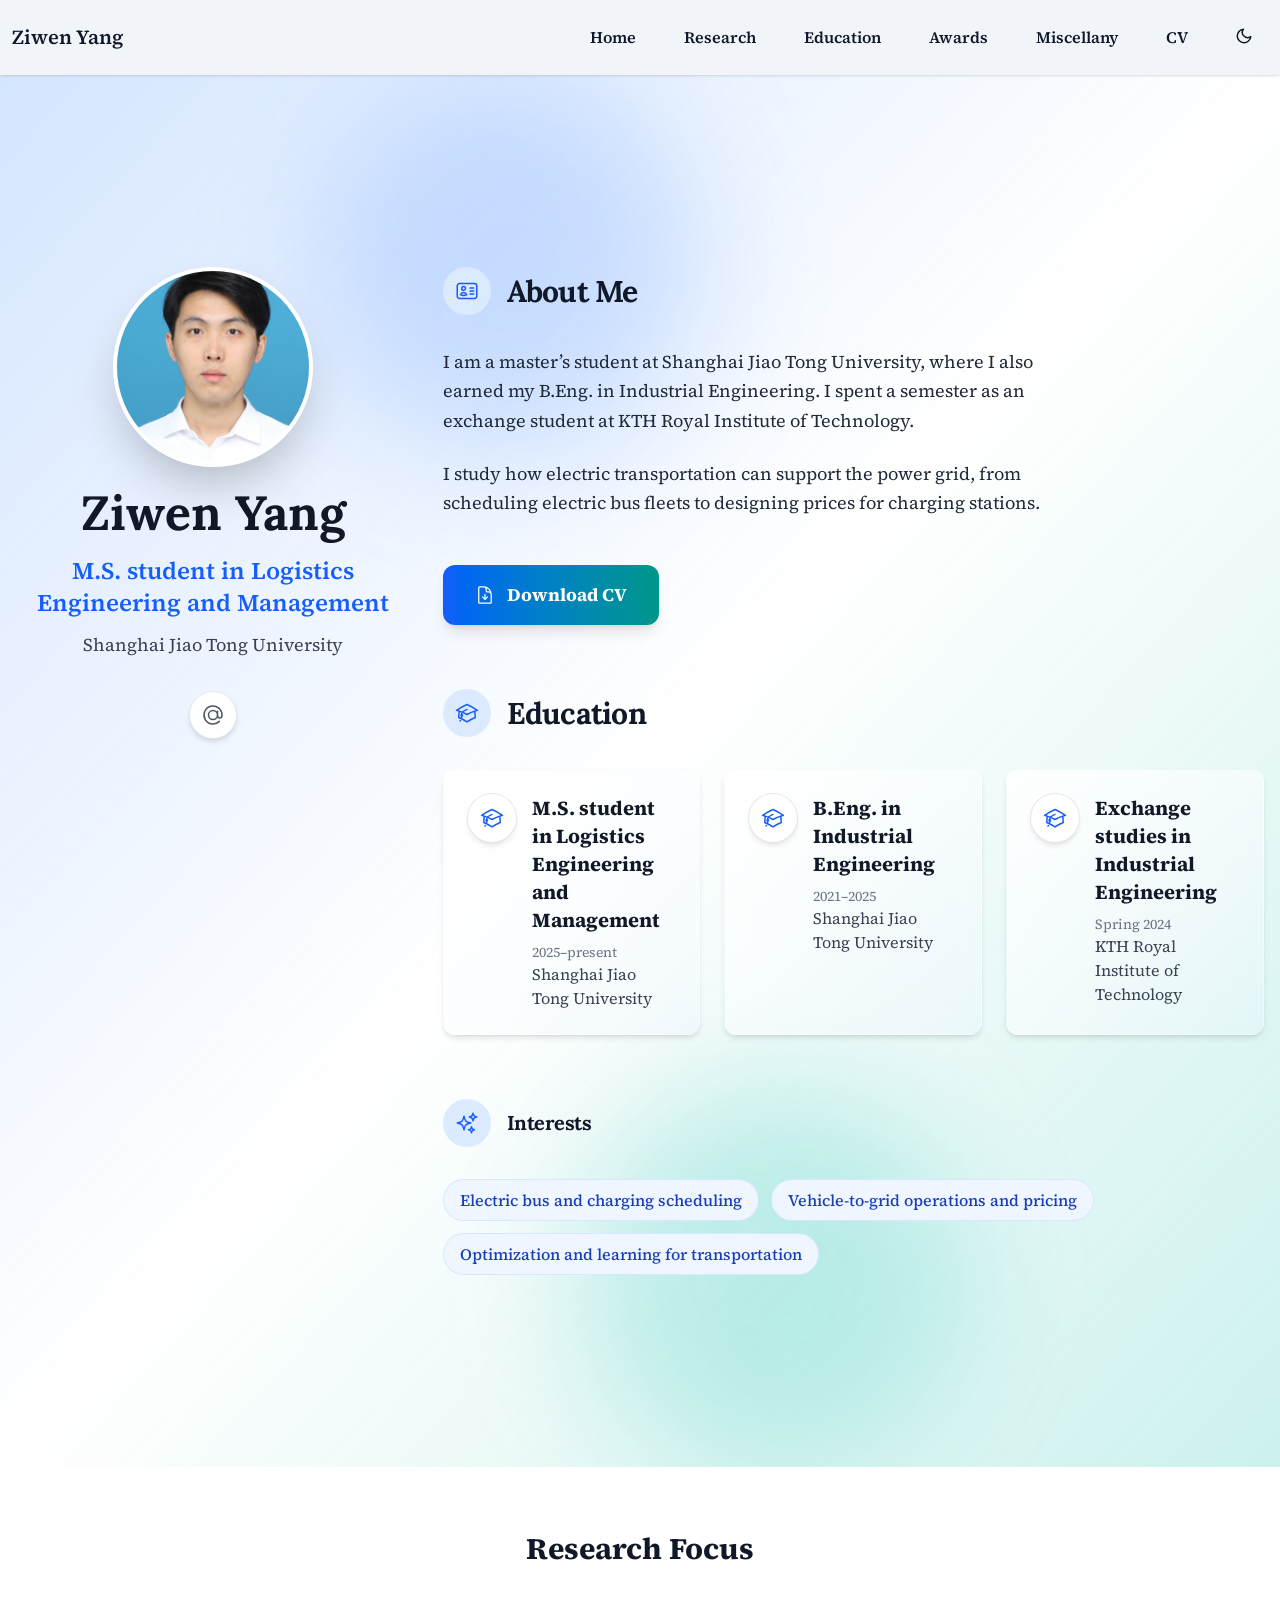
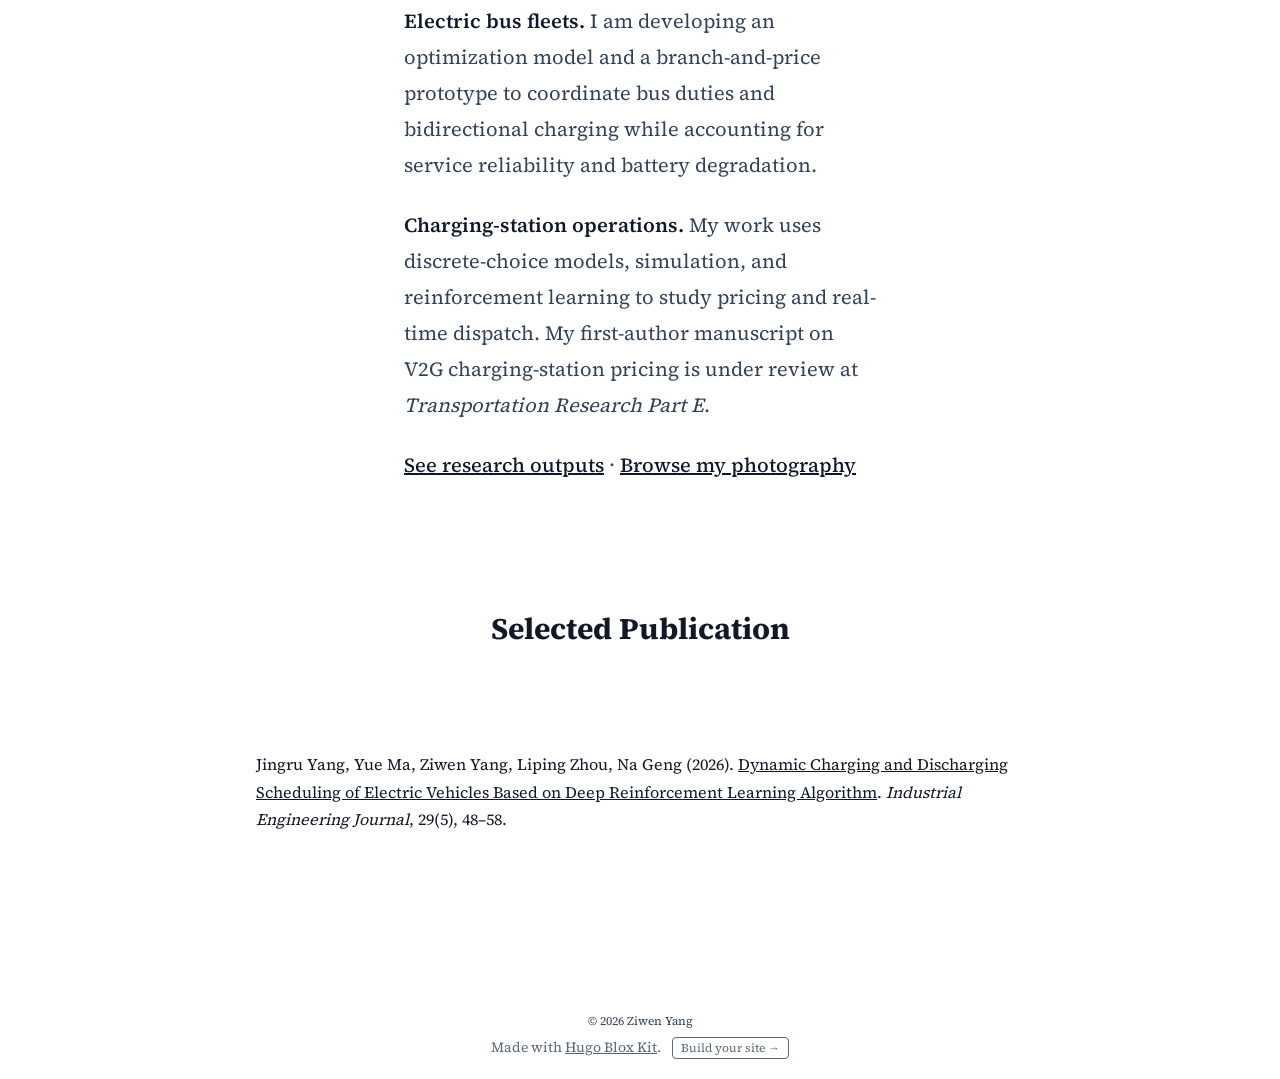
==== index.html @ fe8240a1 "Publish Academic CV website and photography gallery" ====
<!doctype html><html lang=en-us dir=ltr data-wc-theme-default=system data-hbb-relurl=./><head><meta charset=utf-8><meta name=viewport content="width=device-width,initial-scale=1"><meta http-equiv=X-UA-Compatible content="IE=edge"><meta name=generator content="Hugo Blox Kit 0.12.0"><meta name=author content="Ziwen Yang"><meta name=description content="Ziwen Yang is a master's student at Shanghai Jiao Tong University researching operations research for electrified transportation."><link rel=alternate hreflang=en-us href=https://zwenrl.github.io/Personal_web/index.html><style>:root{--color-primary-100:oklch(0.932 0.032 255.585);--color-primary-200:oklch(0.882 0.059 254.128);--color-primary-300:oklch(0.809 0.105 251.813);--color-primary-400:oklch(0.707 0.165 254.624);--color-primary-50:oklch(0.97 0.014 254.604);--color-primary-500:oklch(0.623 0.214 259.815);--color-primary-600:oklch(0.546 0.245 262.881);--color-primary-700:oklch(0.488 0.243 264.376);--color-primary-800:oklch(0.424 0.199 265.638);--color-primary-900:oklch(0.379 0.146 265.522);--color-primary-950:oklch(0.282 0.091 267.935);--hb-primary-500-rgb:128 128 128;--color-secondary-100:oklch(0.953 0.051 180.801);--color-secondary-200:oklch(0.91 0.096 180.426);--color-secondary-300:oklch(0.855 0.138 181.071);--color-secondary-400:oklch(0.777 0.152 181.912);--color-secondary-50:oklch(0.984 0.014 180.72);--color-secondary-500:oklch(0.704 0.14 182.503);--color-secondary-600:oklch(0.6 0.118 184.704);--color-secondary-700:oklch(0.511 0.096 186.391);--color-secondary-800:oklch(0.437 0.078 188.216);--color-secondary-900:oklch(0.386 0.063 188.416);--color-secondary-950:oklch(0.277 0.046 192.524);--hb-secondary-500-rgb:128 128 128;--hb-color-background:#ffffff;--hb-color-foreground:#111827;--hb-color-header-bg:#f1f5f9;--hb-color-header-fg:#0f172a;--hb-color-footer-bg:#f3f4f6;--hb-color-footer-fg:#0f172a}.dark{--color-primary-100:oklch(0.932 0.032 255.585);--color-primary-200:oklch(0.882 0.059 254.128);--color-primary-300:oklch(0.809 0.105 251.813);--color-primary-400:oklch(0.707 0.165 254.624);--color-primary-50:oklch(0.97 0.014 254.604);--color-primary-500:oklch(0.623 0.214 259.815);--color-primary-600:oklch(0.546 0.245 262.881);--color-primary-700:oklch(0.488 0.243 264.376);--color-primary-800:oklch(0.424 0.199 265.638);--color-primary-900:oklch(0.379 0.146 265.522);--color-primary-950:oklch(0.282 0.091 267.935);--hb-primary-500-rgb:128 128 128;--color-secondary-100:oklch(0.953 0.051 180.801);--color-secondary-200:oklch(0.91 0.096 180.426);--color-secondary-300:oklch(0.855 0.138 181.071);--color-secondary-400:oklch(0.777 0.152 181.912);--color-secondary-50:oklch(0.984 0.014 180.72);--color-secondary-500:oklch(0.704 0.14 182.503);--color-secondary-600:oklch(0.6 0.118 184.704);--color-secondary-700:oklch(0.511 0.096 186.391);--color-secondary-800:oklch(0.437 0.078 188.216);--color-secondary-900:oklch(0.386 0.063 188.416);--color-secondary-950:oklch(0.277 0.046 192.524);--hb-secondary-500-rgb:128 128 128;--hb-color-background:#0f172a;--hb-color-foreground:#f8fafc;--hb-color-header-bg:#0f172a;--hb-color-header-fg:#f8fafc;--hb-color-footer-bg:#111827;--hb-color-footer-fg:#e5e7eb}</style>































        <link rel="stylesheet" href="./css/_entry.768574d09f03f1eb4802cc139b4bcc79d9821dbe68aaf1e6e111fe3b4c62a83e.css">






<link href=./css/custom.min.32e2cb675777963121a7e995068c1382a905a768958e87d08822048299635a11.css rel=stylesheet><script src=./js/hb-head.min.e9ff67ddf77122b225756bf5a926e24420bea2586199fddcb3b1813a009f4ee5.js></script><link rel=alternate href=./index.xml type=application/rss+xml title="Ziwen Yang"><link rel=icon type=image/png href=./media/icon_hu_43d65de9230a6c05.png><link rel=apple-touch-icon type=image/png href=./media/icon_hu_39902579fe17d0b4.png><link rel=canonical href=https://zwenrl.github.io/Personal_web/index.html><meta property="twitter:card" content="summary"><meta property="og:site_name" content="Ziwen Yang"><meta property="og:url" content="https://zwenrl.github.io/Personal_web/index.html"><meta property="og:title" content="Ziwen Yang"><meta property="og:description" content="Ziwen Yang is a master's student at Shanghai Jiao Tong University researching operations research for electrified transportation."><meta property="og:image" content="https://zwenrl.github.io/Personal_web/media/icon_hu_1c0e9cb08cfb822a.png"><meta property="twitter:image" content="https://zwenrl.github.io/Personal_web/media/icon_hu_1c0e9cb08cfb822a.png"><meta property="og:locale" content="en-us"><meta property="og:updated_time" content="2026-10-24T00:00:00+00:00"><script type=application/ld+json>{"@context":"https://schema.org","@type":"WebSite","url":"https://zwenrl.github.io/Personal_web/"}</script><title>Ziwen Yang</title><style>:root{--hb-font-heading:'Lora', ui-serif, Georgia, Cambria, 'Times New Roman', Times, serif;--hb-font-body:'Source Serif 4', ui-serif, Georgia, Cambria, 'Times New Roman', Times, serif;--hb-font-code:'Source Code Pro', ui-monospace, SFMono-Regular, Menlo, Monaco, Consolas, 'Liberation Mono', 'Courier New', monospace;--hb-font-nav:'Lora', ui-serif, Georgia, Cambria, 'Times New Roman', Times, serif;--hb-font-weight-heading:500;--hb-font-weight-body:400;--hb-font-weight-body-bold:600;--hb-font-leading-heading:1.2;--hb-font-leading-body:1.7;--hb-font-leading-code:1.5;--hb-font-tracking-heading:0;--hb-font-tracking-body:0;--hb-font-tracking-caps:0.05em;--hb-font-size-base:1rem;--hb-font-size-sm:0.875rem;--hb-font-size-lg:1.125rem;--hb-font-family-sans:'Source Serif 4', ui-serif, Georgia, Cambria, 'Times New Roman', Times, serif}</style><style>:root{--hb-radius:0.5rem;--hb-spacing-base:1rem;--hb-spacing-section:4rem}</style><script defer src=./js/hugo-blox-en.min.50bf5376bbbd2aea9b2e03e195eeee2f0afad8e84589a94b0ee493111b4be271.js></script></head><body class="bg-[var(--hb-color-background)] text-[var(--hb-color-foreground)] page-wrapper" id=top><div id=page-bg></div><div class="page-header sticky top-0 z-30"><header id=site-header class=header><nav class="navbar px-3 flex justify-start"><div class="order-0 h-full"><a class=navbar-brand href=./index.html title="Ziwen Yang">Ziwen Yang</a></div><input id=nav-toggle type=checkbox class=hidden>
<label for=nav-toggle class="order-3 cursor-pointer flex items-center lg:hidden text-[var(--hb-color-header-fg)] lg:order-1"><svg id="show-button" class="h-6 fill-current block" viewBox="0 0 20 20"><title>Open Menu</title><path d="M0 3h20v2H0V3zm0 6h20v2H0V9zm0 6h20v2H0V0z"/></svg>
<svg id="hide-button" class="h-6 fill-current hidden" viewBox="0 0 20 20"><title>Close Menu</title><polygon points="11 9 22 9 22 11 11 11 11 22 9 22 9 11 -2 11 -2 9 9 9 9 -2 11 -2" transform="rotate(45 10 10)"/></svg></label><ul id=nav-menu class="navbar-nav order-3 hidden lg:flex w-full pb-6 lg:order-1 lg:w-auto lg:space-x-2 lg:pb-0 xl:space-x-8 justify-start
ml-auto mr-6"><li class=nav-item><a class="nav-link active" href=./index.html>Home</a></li><li class=nav-item><a class=nav-link href=./research-outputs.html>Research</a></li><li class=nav-item><a class=nav-link href=./education-and-skills.html>Education</a></li><li class=nav-item><a class=nav-link href=./awards.html>Awards</a></li><li class=nav-item><a class=nav-link href=./miscellaneous.html>Miscellany</a></li><li class=nav-item><a class=nav-link href=./CV_Ziwen_Yang_Academic.pdf>CV</a></li></ul><div class="order-1 ml-auto flex items-center md:order-2 lg:ml-0"><div class="px-3 text-[var(--hb-color-header-fg)] hover:text-primary-500
[&.active]:font-bold [&.active]:text-primary-500"><button class="theme-toggle mt-1" accesskey=t title=appearance>
<svg id="moon" width="24" height="18" viewBox="0 0 24 24" fill="none" stroke="currentColor" stroke-width="2" stroke-linecap="round" stroke-linejoin="round" class="block dark:hidden"><path d="M21 12.79A9 9 0 1111.21 3 7 7 0 0021 12.79z"/></svg>
<svg id="sun" width="24" height="18" viewBox="0 0 24 24" fill="none" stroke="currentColor" stroke-width="2" stroke-linecap="round" stroke-linejoin="round" class="hidden dark:block"><circle cx="12" cy="12" r="5"/><line x1="12" y1="1" x2="12" y2="3"/><line x1="12" y1="21" x2="12" y2="23"/><line x1="4.22" y1="4.22" x2="5.64" y2="5.64"/><line x1="18.36" y1="18.36" x2="19.78" y2="19.78"/><line x1="1" y1="12" x2="3" y2="12"/><line x1="21" y1="12" x2="23" y2="12"/><line x1="4.22" y1="19.78" x2="5.64" y2="18.36"/><line x1="18.36" y1="5.64" x2="19.78" y2="4.22"/></svg></button></div></div></nav></header></div><div class=page-body><section id=section-resume-biography-3 class="relative isolate overflow-hidden hbb-section blox-_"><div class="absolute inset-0 -z-10"><div class="absolute inset-0 bg-gradient-to-br from-primary-500/20 via-transparent to-secondary-500/20"></div><div class="absolute top-0 left-1/4 w-96 h-96 bg-primary-500/20 rounded-full filter blur-3xl animate-pulse"></div><div class="absolute bottom-0 right-1/4 w-96 h-96 bg-secondary-500/20 rounded-full filter blur-3xl animate-pulse" style=animation-delay:2s></div></div><div class=home-section-bg></div><div class="resume-biography py-8 px-4 sm:py-12 md:py-16 lg:py-24 xl:py-32 relative overflow-hidden"><div class="max-w-7xl mx-auto"><div class="grid grid-cols-1 md:grid-cols-12 gap-6 md:gap-8 items-start"><div class="md:col-span-4 flex flex-col items-center text-center space-y-6 md:space-y-8"><div class="avatar-wrapper mb-4" style=width:200px;height:200px><img class="avatar rounded-full border-4 border-white shadow-2xl" src=./media/authors/me_hu_db76ebe7cadaf0f4.jpg alt="Ziwen Yang" width=200 height=200 style=width:200px;height:200px;object-fit:cover></div><div class=space-y-3><h1 class="text-3xl sm:text-4xl lg:text-5xl font-black text-gray-900 dark:text-white leading-tight">Ziwen Yang</h1><p class="text-2xl font-semibold text-primary-600 dark:text-primary-400">M.S. student in Logistics Engineering and Management</p><p class="text-lg text-gray-700 dark:text-gray-300"><a href=https://en.sjtu.edu.cn/ target=_blank rel=noopener class="hover:text-primary-600 dark:hover:text-primary-400 transition-colors">Shanghai Jiao Tong University</a></p></div><div class="flex flex-wrap justify-center gap-4"><a href=mailto:yangziwen@sjtu.edu.cn aria-label=at-symbol title="Email Ziwen Yang" class="w-12 h-12 flex items-center justify-center rounded-full bg-white dark:bg-gray-800 text-gray-600 dark:text-gray-400
shadow-md hover:shadow-xl hover:scale-110 hover:-translate-y-1
transition-all duration-300 border border-gray-200 dark:border-gray-700"><svg class="w-6 h-6" viewBox="0 0 24 24"><path fill="none" stroke="currentColor" stroke-linecap="round" stroke-linejoin="round" stroke-width="1.5" d="M16.5 12a4.5 4.5.0 11-9 0 4.5 4.5.0 019 0m0 0c0 1.657 1.007 3 2.25 3S21 13.657 21 12a9 9 0 10-2.636 6.364M16.5 12V8.25"/></svg></a></div></div><div class=md:col-span-8><div class=mb-12><div class="flex items-center gap-4 mb-8"><div class="flex-shrink-0 w-12 h-12 bg-primary-100 dark:bg-primary-900/50 rounded-full flex items-center justify-center"><svg class="w-6 h-6 text-primary-600 dark:text-primary-400" viewBox="0 0 24 24"><path fill="none" stroke="currentColor" stroke-linecap="round" stroke-linejoin="round" stroke-width="1.5" d="M15 9h3.75M15 12h3.75M15 15h3.75M4.5 19.5h15a2.25 2.25.0 002.25-2.25V6.75A2.25 2.25.0 0019.5 4.5h-15A2.25 2.25.0 002.25 6.75v10.5A2.25 2.25.0 004.5 19.5m6-10.125a1.875 1.875.0 11-3.75.0 1.875 1.875.0 013.75.0m1.294 6.336a6.7 6.7.0 01-3.17.789 6.7 6.7.0 01-3.168-.789 3.376 3.376.0 016.338.0"/></svg></div><h2 class="text-xl sm:text-2xl lg:text-3xl font-bold text-gray-900 dark:text-white tracking-tight">About Me</h2></div><div class="prose prose-lg dark:prose-invert text-gray-800 dark:text-gray-200 text-base sm:text-lg leading-relaxed"><div class=bio-text><p>I am a master&rsquo;s student at Shanghai Jiao Tong University, where I also earned my B.Eng. in Industrial Engineering. I spent a semester as an exchange student at KTH Royal Institute of Technology.</p><p>I study how electric transportation can support the power grid, from scheduling electric bus fleets to designing prices for charging stations.</p></div></div></div><div class=mb-16><a href=./CV_Ziwen_Yang_Academic.pdf target=_blank rel=noopener class="inline-flex items-center px-8 py-4 bg-gradient-to-r from-primary-600 to-secondary-600 hover:from-primary-700 hover:to-secondary-700 text-white font-bold text-lg rounded-xl shadow-lg hover:shadow-xl hover:scale-105 transition-all duration-300"><svg class="w-5 h-5 mr-3" viewBox="0 0 24 24"><path fill="none" stroke="currentColor" stroke-linecap="round" stroke-linejoin="round" stroke-width="1.5" d="M19.5 14.25v-2.625A3.375 3.375.0 0016.125 8.25h-1.5A1.125 1.125.0 0113.5 7.125v-1.5A3.375 3.375.0 0010.125 2.25H8.25m.75 12 3 3m0 0 3-3m-3 3v-6m-1.5-9H5.625c-.621.0-1.125.504-1.125 1.125v17.25c0 .621.504 1.125 1.125 1.125h12.75c.621.0 1.125-.504 1.125-1.125V11.25a9 9 0 00-9-9"/></svg>
Download CV</a></div><div class=mb-16><div class="flex items-center gap-4 mb-8"><div class="flex-shrink-0 w-12 h-12 bg-primary-100 dark:bg-primary-900/50 rounded-full flex items-center justify-center"><svg class="w-6 h-6 text-primary-600 dark:text-primary-400" viewBox="0 0 24 24"><path fill="none" stroke="currentColor" stroke-linecap="round" stroke-linejoin="round" stroke-width="1.5" d="M4.26 10.147a60 60 0 00-.491 6.347A48.6 48.6.0 0112 20.904a48.6 48.6.0 018.232-4.41 61 61 0 00-.491-6.347m-15.482.0a51 51 0 00-2.658-.813A60 60 0 0112 3.493a60 60 0 0110.399 5.84q-1.345.372-2.658.814m-15.482.0A51 51 0 0112 13.489a50.7 50.7.0 017.74-3.342M6.75 15a.75.75.0 100-1.5.75.75.0 000 1.5m0 0v-3.675A55 55 0 0112 8.443m-7.007 11.55A5.98 5.98.0 006.75 15.75v-1.5"/></svg></div><h3 class="text-xl sm:text-2xl lg:text-3xl font-bold text-gray-900 dark:text-white tracking-tight">Education</h3></div><div class="grid grid-cols-1 md:grid-cols-2 xl:grid-cols-3 gap-6"><div class="group h-full flex flex-col bg-gradient-to-br from-white/90 to-primary-50/30 dark:from-gray-800/90 dark:to-primary-900/20 rounded-xl p-6 shadow-md hover:shadow-xl transition-all duration-300 border border-transparent hover:border-primary-200 dark:hover:border-primary-800 backdrop-blur-md"><div class="flex gap-4"><div class="flex-shrink-0 w-12 h-12 bg-white dark:bg-gray-800 ring-1 ring-gray-200 dark:ring-gray-700 rounded-full flex items-center justify-center shadow-md"><svg class="w-6 h-6 text-primary-600 dark:text-primary-400" viewBox="0 0 24 24"><path fill="none" stroke="currentColor" stroke-linecap="round" stroke-linejoin="round" stroke-width="1.5" d="M4.26 10.147a60 60 0 00-.491 6.347A48.6 48.6.0 0112 20.904a48.6 48.6.0 018.232-4.41 61 61 0 00-.491-6.347m-15.482.0a51 51 0 00-2.658-.813A60 60 0 0112 3.493a60 60 0 0110.399 5.84q-1.345.372-2.658.814m-15.482.0A51 51 0 0112 13.489a50.7 50.7.0 017.74-3.342M6.75 15a.75.75.0 100-1.5.75.75.0 000 1.5m0 0v-3.675A55 55 0 0112 8.443m-7.007 11.55A5.98 5.98.0 006.75 15.75v-1.5"/></svg></div><div class="flex-1 flex-grow"><p class="text-xl font-bold text-gray-900 dark:text-white group-hover:text-primary-600 dark:group-hover:text-primary-400 transition-colors">M.S. student in Logistics Engineering and Management</p><p class="text-gray-500 dark:text-gray-400 text-sm mt-2">2025–present</p><p class="text-gray-700 dark:text-gray-300 text-base">Shanghai Jiao Tong University</p></div></div></div><div class="group h-full flex flex-col bg-gradient-to-br from-white/90 to-primary-50/30 dark:from-gray-800/90 dark:to-primary-900/20 rounded-xl p-6 shadow-md hover:shadow-xl transition-all duration-300 border border-transparent hover:border-primary-200 dark:hover:border-primary-800 backdrop-blur-md"><div class="flex gap-4"><div class="flex-shrink-0 w-12 h-12 bg-white dark:bg-gray-800 ring-1 ring-gray-200 dark:ring-gray-700 rounded-full flex items-center justify-center shadow-md"><svg class="w-6 h-6 text-primary-600 dark:text-primary-400" viewBox="0 0 24 24"><path fill="none" stroke="currentColor" stroke-linecap="round" stroke-linejoin="round" stroke-width="1.5" d="M4.26 10.147a60 60 0 00-.491 6.347A48.6 48.6.0 0112 20.904a48.6 48.6.0 018.232-4.41 61 61 0 00-.491-6.347m-15.482.0a51 51 0 00-2.658-.813A60 60 0 0112 3.493a60 60 0 0110.399 5.84q-1.345.372-2.658.814m-15.482.0A51 51 0 0112 13.489a50.7 50.7.0 017.74-3.342M6.75 15a.75.75.0 100-1.5.75.75.0 000 1.5m0 0v-3.675A55 55 0 0112 8.443m-7.007 11.55A5.98 5.98.0 006.75 15.75v-1.5"/></svg></div><div class="flex-1 flex-grow"><p class="text-xl font-bold text-gray-900 dark:text-white group-hover:text-primary-600 dark:group-hover:text-primary-400 transition-colors">B.Eng. in Industrial Engineering</p><p class="text-gray-500 dark:text-gray-400 text-sm mt-2">2021–2025</p><p class="text-gray-700 dark:text-gray-300 text-base">Shanghai Jiao Tong University</p></div></div></div><div class="group h-full flex flex-col bg-gradient-to-br from-white/90 to-primary-50/30 dark:from-gray-800/90 dark:to-primary-900/20 rounded-xl p-6 shadow-md hover:shadow-xl transition-all duration-300 border border-transparent hover:border-primary-200 dark:hover:border-primary-800 backdrop-blur-md"><div class="flex gap-4"><div class="flex-shrink-0 w-12 h-12 bg-white dark:bg-gray-800 ring-1 ring-gray-200 dark:ring-gray-700 rounded-full flex items-center justify-center shadow-md"><svg class="w-6 h-6 text-primary-600 dark:text-primary-400" viewBox="0 0 24 24"><path fill="none" stroke="currentColor" stroke-linecap="round" stroke-linejoin="round" stroke-width="1.5" d="M4.26 10.147a60 60 0 00-.491 6.347A48.6 48.6.0 0112 20.904a48.6 48.6.0 018.232-4.41 61 61 0 00-.491-6.347m-15.482.0a51 51 0 00-2.658-.813A60 60 0 0112 3.493a60 60 0 0110.399 5.84q-1.345.372-2.658.814m-15.482.0A51 51 0 0112 13.489a50.7 50.7.0 017.74-3.342M6.75 15a.75.75.0 100-1.5.75.75.0 000 1.5m0 0v-3.675A55 55 0 0112 8.443m-7.007 11.55A5.98 5.98.0 006.75 15.75v-1.5"/></svg></div><div class="flex-1 flex-grow"><p class="text-xl font-bold text-gray-900 dark:text-white group-hover:text-primary-600 dark:group-hover:text-primary-400 transition-colors">Exchange studies in Industrial Engineering</p><p class="text-gray-500 dark:text-gray-400 text-sm mt-2">Spring 2024</p><p class="text-gray-700 dark:text-gray-300 text-base">KTH Royal Institute of Technology</p></div></div></div></div></div><div><div class="flex items-center gap-4 mb-8"><div class="flex-shrink-0 w-12 h-12 bg-primary-100 dark:bg-primary-900/50 rounded-full flex items-center justify-center"><svg class="w-6 h-6 text-primary-600 dark:text-primary-400" viewBox="0 0 24 24"><path fill="none" stroke="currentColor" stroke-linecap="round" stroke-linejoin="round" stroke-width="1.5" d="M9.813 15.904 9 18.75l-.813-2.846a4.5 4.5.0 00-3.09-3.09L2.25 12l2.846-.813a4.5 4.5.0 003.09-3.09L9 5.25l.813 2.846a4.5 4.5.0 003.09 3.09L15.75 12l-2.846.813a4.5 4.5.0 00-3.09 3.09m8.445-7.188L18 9.75l-.259-1.035a3.38 3.38.0 00-2.455-2.456L14.25 6l1.036-.259a3.38 3.38.0 002.455-2.456L18 2.25l.259 1.035a3.38 3.38.0 002.456 2.456L21.75 6l-1.035.259a3.38 3.38.0 00-2.456 2.456m-1.365 11.852L16.5 21.75l-.394-1.183a2.25 2.25.0 00-1.423-1.423L13.5 18.75l1.183-.394a2.25 2.25.0 001.423-1.423l.394-1.183.394 1.183a2.25 2.25.0 001.423 1.423l1.183.394-1.183.394a2.25 2.25.0 00-1.423 1.423"/></svg></div><h3 class="text-xl font-bold text-gray-900 dark:text-white tracking-tight">Interests</h3></div><div class="flex flex-wrap gap-3"><span class="inline-block bg-primary-50 dark:bg-gray-800 text-primary-800 dark:text-primary-200 text-base font-medium px-4 py-2 rounded-full border border-primary-200/50 dark:border-primary-800/50
hover:bg-primary-100
dark:hover:bg-primary-500 dark:hover:text-gray-900 dark:hover:border-primary-500
transition-all duration-200 cursor-default">Electric bus and charging scheduling
</span><span class="inline-block bg-primary-50 dark:bg-gray-800 text-primary-800 dark:text-primary-200 text-base font-medium px-4 py-2 rounded-full border border-primary-200/50 dark:border-primary-800/50
hover:bg-primary-100
dark:hover:bg-primary-500 dark:hover:text-gray-900 dark:hover:border-primary-500
transition-all duration-200 cursor-default">Vehicle-to-grid operations and pricing
</span><span class="inline-block bg-primary-50 dark:bg-gray-800 text-primary-800 dark:text-primary-200 text-base font-medium px-4 py-2 rounded-full border border-primary-200/50 dark:border-primary-800/50
hover:bg-primary-100
dark:hover:bg-primary-500 dark:hover:text-gray-900 dark:hover:border-primary-500
transition-all duration-200 cursor-default">Optimization and learning for transportation</span></div></div></div></div></div></div></section><section id=research-focus class="relative isolate hbb-section blox-_"><div class=home-section-bg></div><div class="flex flex-col items-center max-w-prose mx-auto gap-3 justify-center px-6"><div class="mb-6 text-3xl font-bold text-gray-900 dark:text-white">Research Focus</div><div class="prose prose-slate lg:prose-xl dark:prose-invert max-w-prose"><p><strong>Electric bus fleets.</strong> I am developing an optimization model and a branch-and-price prototype to coordinate bus duties and bidirectional charging while accounting for service reliability and battery degradation.</p><p><strong>Charging-station operations.</strong> My work uses discrete-choice models, simulation, and reinforcement learning to study pricing and real-time dispatch. My first-author manuscript on V2G charging-station pricing is under review at <em>Transportation Research Part E</em>.</p><p><a href=research-outputs.html>See research outputs</a> · <a href=miscellaneous.html#photography>Browse my photography</a></p></div></div></section><section id=papers class="relative isolate hbb-section blox-_"><div class=home-section-bg></div><div class="flex flex-col items-center max-w-prose mx-auto gap-3 justify-center px-6 md:px-0"><div class="mb-6 text-3xl font-bold text-gray-900 dark:text-white">Selected Publication</div></div><div class="flex flex-col items-center px-6"><div class="mt-16 sm:mt-20 container max-w-3xl w-full"><div class="flex flex-col space-y-3"><div class="pub-list-item view-citation" style=margin-bottom:1rem><i class="far fa-file-alt pub-icon" aria-hidden=true></i>
<span class="article-metadata li-cite-author"><span><a href>Jingru Yang</a></span>, <span><a href>Yue Ma</a></span>, <span><a href>Ziwen Yang</a></span>, <span><a href>Liping Zhou</a></span>, <span><a href>Na Geng</a></span>
</span>(2026).
<a href=./publications/ev-dispatch.html class=underline>Dynamic Charging and Discharging Scheduling of Electric Vehicles Based on Deep Reinforcement Learning Algorithm</a>.
<em>Industrial Engineering Journal</em>, 29(5), 48–58.</div></div></div></div></section></div><div class=page-footer><footer class="container mx-auto flex flex-col justify-items-center text-sm leading-6 mt-24 mb-4 text-slate-700 dark:text-slate-200"><p class="powered-by text-center">© 2026 Ziwen Yang</p><p class="powered-by text-center text-sm opacity-80 py-1">Made with <a class="underline hover:opacity-100" href="https://hugoblox.com/templates/academic-cv?utm_source=site_footer&utm_medium=referral&utm_campaign=poweredby_oss&utm_content=brand_academic-cv&start=1" target=_blank rel=noopener data-hbx=poweredby_brand>Hugo Blox Kit</a>.
<a class="inline-flex items-center rounded px-2 py-0.5 border border-current ms-2 text-xs hover:opacity-100" href="https://hugo.chat?utm_source=site_footer&amp;utm_medium=referral&amp;utm_campaign=poweredby_oss&amp;utm_content=cta_academic-cv&amp;template_id=academic-cv" target=_blank rel=noopener data-hbx=poweredby_cta>Build your site →</a></p></footer></div><div id=hb-notification-container class="fixed top-20 right-4 z-[9999] pointer-events-none" aria-live=polite aria-atomic=true></div></body></html>
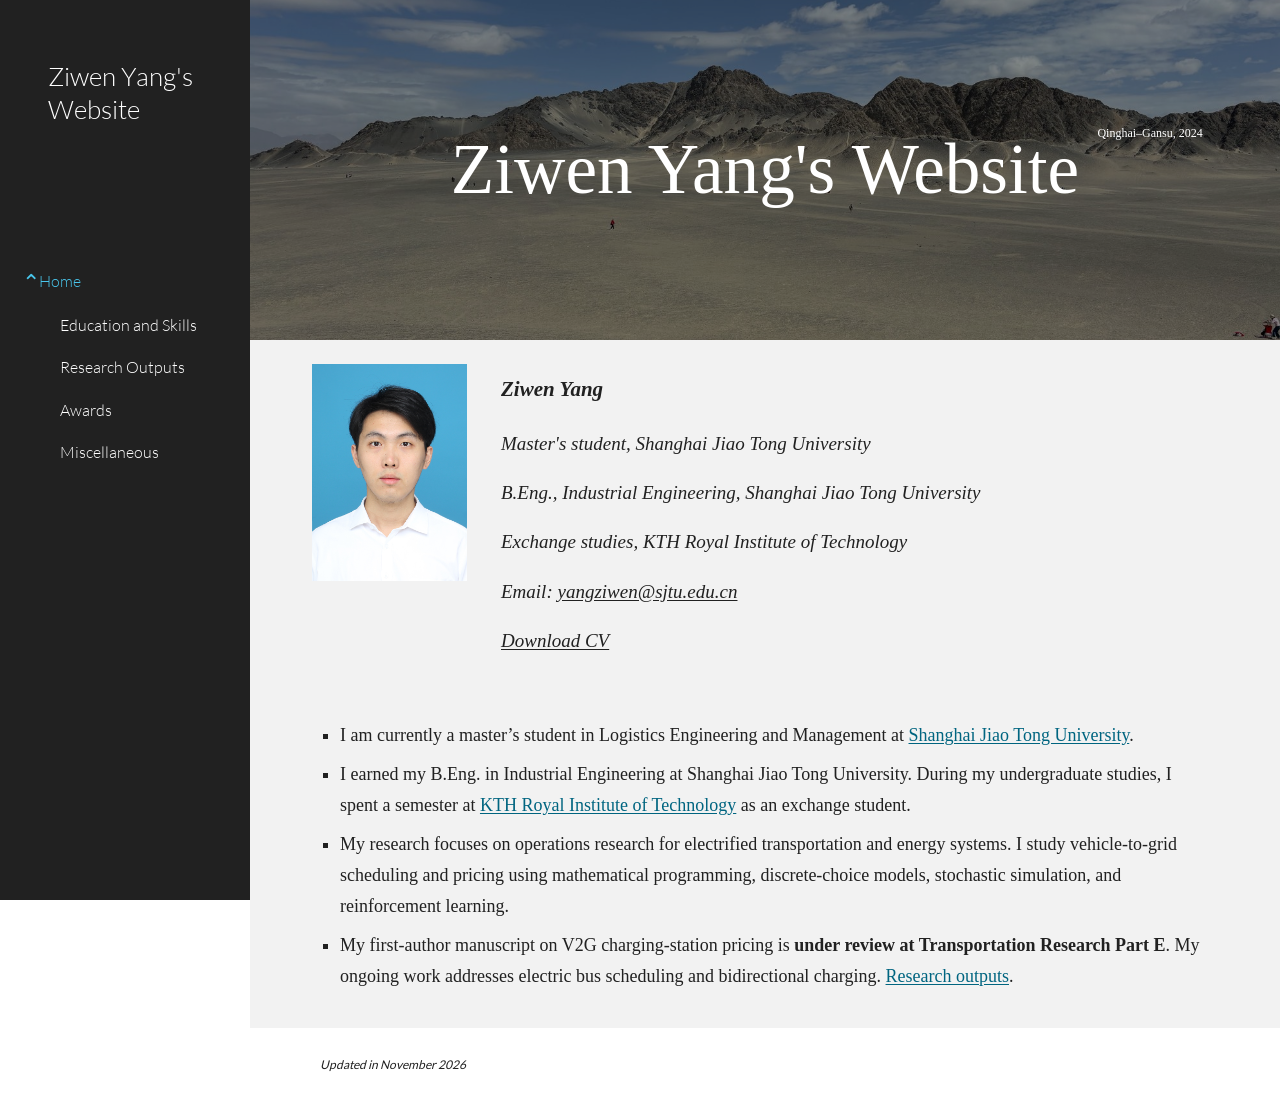
==== commit b286bb29: "Recreate Google Sites academic layout with personal profile and photography" ====
--- a/index.html
+++ b/index.html
@@ -1,65 +1,5 @@
-<!doctype html><html lang=en-us dir=ltr data-wc-theme-default=system data-hbb-relurl=./><head><meta charset=utf-8><meta name=viewport content="width=device-width,initial-scale=1"><meta http-equiv=X-UA-Compatible content="IE=edge"><meta name=generator content="Hugo Blox Kit 0.12.0"><meta name=author content="Ziwen Yang"><meta name=description content="Ziwen Yang is a master's student at Shanghai Jiao Tong University researching operations research for electrified transportation."><link rel=alternate hreflang=en-us href=https://zwenrl.github.io/Personal_web/index.html><style>:root{--color-primary-100:oklch(0.932 0.032 255.585);--color-primary-200:oklch(0.882 0.059 254.128);--color-primary-300:oklch(0.809 0.105 251.813);--color-primary-400:oklch(0.707 0.165 254.624);--color-primary-50:oklch(0.97 0.014 254.604);--color-primary-500:oklch(0.623 0.214 259.815);--color-primary-600:oklch(0.546 0.245 262.881);--color-primary-700:oklch(0.488 0.243 264.376);--color-primary-800:oklch(0.424 0.199 265.638);--color-primary-900:oklch(0.379 0.146 265.522);--color-primary-950:oklch(0.282 0.091 267.935);--hb-primary-500-rgb:128 128 128;--color-secondary-100:oklch(0.953 0.051 180.801);--color-secondary-200:oklch(0.91 0.096 180.426);--color-secondary-300:oklch(0.855 0.138 181.071);--color-secondary-400:oklch(0.777 0.152 181.912);--color-secondary-50:oklch(0.984 0.014 180.72);--color-secondary-500:oklch(0.704 0.14 182.503);--color-secondary-600:oklch(0.6 0.118 184.704);--color-secondary-700:oklch(0.511 0.096 186.391);--color-secondary-800:oklch(0.437 0.078 188.216);--color-secondary-900:oklch(0.386 0.063 188.416);--color-secondary-950:oklch(0.277 0.046 192.524);--hb-secondary-500-rgb:128 128 128;--hb-color-background:#ffffff;--hb-color-foreground:#111827;--hb-color-header-bg:#f1f5f9;--hb-color-header-fg:#0f172a;--hb-color-footer-bg:#f3f4f6;--hb-color-footer-fg:#0f172a}.dark{--color-primary-100:oklch(0.932 0.032 255.585);--color-primary-200:oklch(0.882 0.059 254.128);--color-primary-300:oklch(0.809 0.105 251.813);--color-primary-400:oklch(0.707 0.165 254.624);--color-primary-50:oklch(0.97 0.014 254.604);--color-primary-500:oklch(0.623 0.214 259.815);--color-primary-600:oklch(0.546 0.245 262.881);--color-primary-700:oklch(0.488 0.243 264.376);--color-primary-800:oklch(0.424 0.199 265.638);--color-primary-900:oklch(0.379 0.146 265.522);--color-primary-950:oklch(0.282 0.091 267.935);--hb-primary-500-rgb:128 128 128;--color-secondary-100:oklch(0.953 0.051 180.801);--color-secondary-200:oklch(0.91 0.096 180.426);--color-secondary-300:oklch(0.855 0.138 181.071);--color-secondary-400:oklch(0.777 0.152 181.912);--color-secondary-50:oklch(0.984 0.014 180.72);--color-secondary-500:oklch(0.704 0.14 182.503);--color-secondary-600:oklch(0.6 0.118 184.704);--color-secondary-700:oklch(0.511 0.096 186.391);--color-secondary-800:oklch(0.437 0.078 188.216);--color-secondary-900:oklch(0.386 0.063 188.416);--color-secondary-950:oklch(0.277 0.046 192.524);--hb-secondary-500-rgb:128 128 128;--hb-color-background:#0f172a;--hb-color-foreground:#f8fafc;--hb-color-header-bg:#0f172a;--hb-color-header-fg:#f8fafc;--hb-color-footer-bg:#111827;--hb-color-footer-fg:#e5e7eb}</style>
-
-
-
-
-
-
-
-
-
-
-
-
-
-
-
-
-
-
-
-
-
-
-
-
-
-
-
-
-
-
-
-        <link rel="stylesheet" href="./css/_entry.768574d09f03f1eb4802cc139b4bcc79d9821dbe68aaf1e6e111fe3b4c62a83e.css">
-
-
-
-
-
-
-<link href=./css/custom.min.32e2cb675777963121a7e995068c1382a905a768958e87d08822048299635a11.css rel=stylesheet><script src=./js/hb-head.min.e9ff67ddf77122b225756bf5a926e24420bea2586199fddcb3b1813a009f4ee5.js></script><link rel=alternate href=./index.xml type=application/rss+xml title="Ziwen Yang"><link rel=icon type=image/png href=./media/icon_hu_43d65de9230a6c05.png><link rel=apple-touch-icon type=image/png href=./media/icon_hu_39902579fe17d0b4.png><link rel=canonical href=https://zwenrl.github.io/Personal_web/index.html><meta property="twitter:card" content="summary"><meta property="og:site_name" content="Ziwen Yang"><meta property="og:url" content="https://zwenrl.github.io/Personal_web/index.html"><meta property="og:title" content="Ziwen Yang"><meta property="og:description" content="Ziwen Yang is a master's student at Shanghai Jiao Tong University researching operations research for electrified transportation."><meta property="og:image" content="https://zwenrl.github.io/Personal_web/media/icon_hu_1c0e9cb08cfb822a.png"><meta property="twitter:image" content="https://zwenrl.github.io/Personal_web/media/icon_hu_1c0e9cb08cfb822a.png"><meta property="og:locale" content="en-us"><meta property="og:updated_time" content="2026-10-24T00:00:00+00:00"><script type=application/ld+json>{"@context":"https://schema.org","@type":"WebSite","url":"https://zwenrl.github.io/Personal_web/"}</script><title>Ziwen Yang</title><style>:root{--hb-font-heading:'Lora', ui-serif, Georgia, Cambria, 'Times New Roman', Times, serif;--hb-font-body:'Source Serif 4', ui-serif, Georgia, Cambria, 'Times New Roman', Times, serif;--hb-font-code:'Source Code Pro', ui-monospace, SFMono-Regular, Menlo, Monaco, Consolas, 'Liberation Mono', 'Courier New', monospace;--hb-font-nav:'Lora', ui-serif, Georgia, Cambria, 'Times New Roman', Times, serif;--hb-font-weight-heading:500;--hb-font-weight-body:400;--hb-font-weight-body-bold:600;--hb-font-leading-heading:1.2;--hb-font-leading-body:1.7;--hb-font-leading-code:1.5;--hb-font-tracking-heading:0;--hb-font-tracking-body:0;--hb-font-tracking-caps:0.05em;--hb-font-size-base:1rem;--hb-font-size-sm:0.875rem;--hb-font-size-lg:1.125rem;--hb-font-family-sans:'Source Serif 4', ui-serif, Georgia, Cambria, 'Times New Roman', Times, serif}</style><style>:root{--hb-radius:0.5rem;--hb-spacing-base:1rem;--hb-spacing-section:4rem}</style><script defer src=./js/hugo-blox-en.min.50bf5376bbbd2aea9b2e03e195eeee2f0afad8e84589a94b0ee493111b4be271.js></script></head><body class="bg-[var(--hb-color-background)] text-[var(--hb-color-foreground)] page-wrapper" id=top><div id=page-bg></div><div class="page-header sticky top-0 z-30"><header id=site-header class=header><nav class="navbar px-3 flex justify-start"><div class="order-0 h-full"><a class=navbar-brand href=./index.html title="Ziwen Yang">Ziwen Yang</a></div><input id=nav-toggle type=checkbox class=hidden>
-<label for=nav-toggle class="order-3 cursor-pointer flex items-center lg:hidden text-[var(--hb-color-header-fg)] lg:order-1"><svg id="show-button" class="h-6 fill-current block" viewBox="0 0 20 20"><title>Open Menu</title><path d="M0 3h20v2H0V3zm0 6h20v2H0V9zm0 6h20v2H0V0z"/></svg>
-<svg id="hide-button" class="h-6 fill-current hidden" viewBox="0 0 20 20"><title>Close Menu</title><polygon points="11 9 22 9 22 11 11 11 11 22 9 22 9 11 -2 11 -2 9 9 9 9 -2 11 -2" transform="rotate(45 10 10)"/></svg></label><ul id=nav-menu class="navbar-nav order-3 hidden lg:flex w-full pb-6 lg:order-1 lg:w-auto lg:space-x-2 lg:pb-0 xl:space-x-8 justify-start
-ml-auto mr-6"><li class=nav-item><a class="nav-link active" href=./index.html>Home</a></li><li class=nav-item><a class=nav-link href=./research-outputs.html>Research</a></li><li class=nav-item><a class=nav-link href=./education-and-skills.html>Education</a></li><li class=nav-item><a class=nav-link href=./awards.html>Awards</a></li><li class=nav-item><a class=nav-link href=./miscellaneous.html>Miscellany</a></li><li class=nav-item><a class=nav-link href=./CV_Ziwen_Yang_Academic.pdf>CV</a></li></ul><div class="order-1 ml-auto flex items-center md:order-2 lg:ml-0"><div class="px-3 text-[var(--hb-color-header-fg)] hover:text-primary-500
-[&.active]:font-bold [&.active]:text-primary-500"><button class="theme-toggle mt-1" accesskey=t title=appearance>
-<svg id="moon" width="24" height="18" viewBox="0 0 24 24" fill="none" stroke="currentColor" stroke-width="2" stroke-linecap="round" stroke-linejoin="round" class="block dark:hidden"><path d="M21 12.79A9 9 0 1111.21 3 7 7 0 0021 12.79z"/></svg>
-<svg id="sun" width="24" height="18" viewBox="0 0 24 24" fill="none" stroke="currentColor" stroke-width="2" stroke-linecap="round" stroke-linejoin="round" class="hidden dark:block"><circle cx="12" cy="12" r="5"/><line x1="12" y1="1" x2="12" y2="3"/><line x1="12" y1="21" x2="12" y2="23"/><line x1="4.22" y1="4.22" x2="5.64" y2="5.64"/><line x1="18.36" y1="18.36" x2="19.78" y2="19.78"/><line x1="1" y1="12" x2="3" y2="12"/><line x1="21" y1="12" x2="23" y2="12"/><line x1="4.22" y1="19.78" x2="5.64" y2="18.36"/><line x1="18.36" y1="5.64" x2="19.78" y2="4.22"/></svg></button></div></div></nav></header></div><div class=page-body><section id=section-resume-biography-3 class="relative isolate overflow-hidden hbb-section blox-_"><div class="absolute inset-0 -z-10"><div class="absolute inset-0 bg-gradient-to-br from-primary-500/20 via-transparent to-secondary-500/20"></div><div class="absolute top-0 left-1/4 w-96 h-96 bg-primary-500/20 rounded-full filter blur-3xl animate-pulse"></div><div class="absolute bottom-0 right-1/4 w-96 h-96 bg-secondary-500/20 rounded-full filter blur-3xl animate-pulse" style=animation-delay:2s></div></div><div class=home-section-bg></div><div class="resume-biography py-8 px-4 sm:py-12 md:py-16 lg:py-24 xl:py-32 relative overflow-hidden"><div class="max-w-7xl mx-auto"><div class="grid grid-cols-1 md:grid-cols-12 gap-6 md:gap-8 items-start"><div class="md:col-span-4 flex flex-col items-center text-center space-y-6 md:space-y-8"><div class="avatar-wrapper mb-4" style=width:200px;height:200px><img class="avatar rounded-full border-4 border-white shadow-2xl" src=./media/authors/me_hu_db76ebe7cadaf0f4.jpg alt="Ziwen Yang" width=200 height=200 style=width:200px;height:200px;object-fit:cover></div><div class=space-y-3><h1 class="text-3xl sm:text-4xl lg:text-5xl font-black text-gray-900 dark:text-white leading-tight">Ziwen Yang</h1><p class="text-2xl font-semibold text-primary-600 dark:text-primary-400">M.S. student in Logistics Engineering and Management</p><p class="text-lg text-gray-700 dark:text-gray-300"><a href=https://en.sjtu.edu.cn/ target=_blank rel=noopener class="hover:text-primary-600 dark:hover:text-primary-400 transition-colors">Shanghai Jiao Tong University</a></p></div><div class="flex flex-wrap justify-center gap-4"><a href=mailto:yangziwen@sjtu.edu.cn aria-label=at-symbol title="Email Ziwen Yang" class="w-12 h-12 flex items-center justify-center rounded-full bg-white dark:bg-gray-800 text-gray-600 dark:text-gray-400
-shadow-md hover:shadow-xl hover:scale-110 hover:-translate-y-1
-transition-all duration-300 border border-gray-200 dark:border-gray-700"><svg class="w-6 h-6" viewBox="0 0 24 24"><path fill="none" stroke="currentColor" stroke-linecap="round" stroke-linejoin="round" stroke-width="1.5" d="M16.5 12a4.5 4.5.0 11-9 0 4.5 4.5.0 019 0m0 0c0 1.657 1.007 3 2.25 3S21 13.657 21 12a9 9 0 10-2.636 6.364M16.5 12V8.25"/></svg></a></div></div><div class=md:col-span-8><div class=mb-12><div class="flex items-center gap-4 mb-8"><div class="flex-shrink-0 w-12 h-12 bg-primary-100 dark:bg-primary-900/50 rounded-full flex items-center justify-center"><svg class="w-6 h-6 text-primary-600 dark:text-primary-400" viewBox="0 0 24 24"><path fill="none" stroke="currentColor" stroke-linecap="round" stroke-linejoin="round" stroke-width="1.5" d="M15 9h3.75M15 12h3.75M15 15h3.75M4.5 19.5h15a2.25 2.25.0 002.25-2.25V6.75A2.25 2.25.0 0019.5 4.5h-15A2.25 2.25.0 002.25 6.75v10.5A2.25 2.25.0 004.5 19.5m6-10.125a1.875 1.875.0 11-3.75.0 1.875 1.875.0 013.75.0m1.294 6.336a6.7 6.7.0 01-3.17.789 6.7 6.7.0 01-3.168-.789 3.376 3.376.0 016.338.0"/></svg></div><h2 class="text-xl sm:text-2xl lg:text-3xl font-bold text-gray-900 dark:text-white tracking-tight">About Me</h2></div><div class="prose prose-lg dark:prose-invert text-gray-800 dark:text-gray-200 text-base sm:text-lg leading-relaxed"><div class=bio-text><p>I am a master&rsquo;s student at Shanghai Jiao Tong University, where I also earned my B.Eng. in Industrial Engineering. I spent a semester as an exchange student at KTH Royal Institute of Technology.</p><p>I study how electric transportation can support the power grid, from scheduling electric bus fleets to designing prices for charging stations.</p></div></div></div><div class=mb-16><a href=./CV_Ziwen_Yang_Academic.pdf target=_blank rel=noopener class="inline-flex items-center px-8 py-4 bg-gradient-to-r from-primary-600 to-secondary-600 hover:from-primary-700 hover:to-secondary-700 text-white font-bold text-lg rounded-xl shadow-lg hover:shadow-xl hover:scale-105 transition-all duration-300"><svg class="w-5 h-5 mr-3" viewBox="0 0 24 24"><path fill="none" stroke="currentColor" stroke-linecap="round" stroke-linejoin="round" stroke-width="1.5" d="M19.5 14.25v-2.625A3.375 3.375.0 0016.125 8.25h-1.5A1.125 1.125.0 0113.5 7.125v-1.5A3.375 3.375.0 0010.125 2.25H8.25m.75 12 3 3m0 0 3-3m-3 3v-6m-1.5-9H5.625c-.621.0-1.125.504-1.125 1.125v17.25c0 .621.504 1.125 1.125 1.125h12.75c.621.0 1.125-.504 1.125-1.125V11.25a9 9 0 00-9-9"/></svg>
-Download CV</a></div><div class=mb-16><div class="flex items-center gap-4 mb-8"><div class="flex-shrink-0 w-12 h-12 bg-primary-100 dark:bg-primary-900/50 rounded-full flex items-center justify-center"><svg class="w-6 h-6 text-primary-600 dark:text-primary-400" viewBox="0 0 24 24"><path fill="none" stroke="currentColor" stroke-linecap="round" stroke-linejoin="round" stroke-width="1.5" d="M4.26 10.147a60 60 0 00-.491 6.347A48.6 48.6.0 0112 20.904a48.6 48.6.0 018.232-4.41 61 61 0 00-.491-6.347m-15.482.0a51 51 0 00-2.658-.813A60 60 0 0112 3.493a60 60 0 0110.399 5.84q-1.345.372-2.658.814m-15.482.0A51 51 0 0112 13.489a50.7 50.7.0 017.74-3.342M6.75 15a.75.75.0 100-1.5.75.75.0 000 1.5m0 0v-3.675A55 55 0 0112 8.443m-7.007 11.55A5.98 5.98.0 006.75 15.75v-1.5"/></svg></div><h3 class="text-xl sm:text-2xl lg:text-3xl font-bold text-gray-900 dark:text-white tracking-tight">Education</h3></div><div class="grid grid-cols-1 md:grid-cols-2 xl:grid-cols-3 gap-6"><div class="group h-full flex flex-col bg-gradient-to-br from-white/90 to-primary-50/30 dark:from-gray-800/90 dark:to-primary-900/20 rounded-xl p-6 shadow-md hover:shadow-xl transition-all duration-300 border border-transparent hover:border-primary-200 dark:hover:border-primary-800 backdrop-blur-md"><div class="flex gap-4"><div class="flex-shrink-0 w-12 h-12 bg-white dark:bg-gray-800 ring-1 ring-gray-200 dark:ring-gray-700 rounded-full flex items-center justify-center shadow-md"><svg class="w-6 h-6 text-primary-600 dark:text-primary-400" viewBox="0 0 24 24"><path fill="none" stroke="currentColor" stroke-linecap="round" stroke-linejoin="round" stroke-width="1.5" d="M4.26 10.147a60 60 0 00-.491 6.347A48.6 48.6.0 0112 20.904a48.6 48.6.0 018.232-4.41 61 61 0 00-.491-6.347m-15.482.0a51 51 0 00-2.658-.813A60 60 0 0112 3.493a60 60 0 0110.399 5.84q-1.345.372-2.658.814m-15.482.0A51 51 0 0112 13.489a50.7 50.7.0 017.74-3.342M6.75 15a.75.75.0 100-1.5.75.75.0 000 1.5m0 0v-3.675A55 55 0 0112 8.443m-7.007 11.55A5.98 5.98.0 006.75 15.75v-1.5"/></svg></div><div class="flex-1 flex-grow"><p class="text-xl font-bold text-gray-900 dark:text-white group-hover:text-primary-600 dark:group-hover:text-primary-400 transition-colors">M.S. student in Logistics Engineering and Management</p><p class="text-gray-500 dark:text-gray-400 text-sm mt-2">2025–present</p><p class="text-gray-700 dark:text-gray-300 text-base">Shanghai Jiao Tong University</p></div></div></div><div class="group h-full flex flex-col bg-gradient-to-br from-white/90 to-primary-50/30 dark:from-gray-800/90 dark:to-primary-900/20 rounded-xl p-6 shadow-md hover:shadow-xl transition-all duration-300 border border-transparent hover:border-primary-200 dark:hover:border-primary-800 backdrop-blur-md"><div class="flex gap-4"><div class="flex-shrink-0 w-12 h-12 bg-white dark:bg-gray-800 ring-1 ring-gray-200 dark:ring-gray-700 rounded-full flex items-center justify-center shadow-md"><svg class="w-6 h-6 text-primary-600 dark:text-primary-400" viewBox="0 0 24 24"><path fill="none" stroke="currentColor" stroke-linecap="round" stroke-linejoin="round" stroke-width="1.5" d="M4.26 10.147a60 60 0 00-.491 6.347A48.6 48.6.0 0112 20.904a48.6 48.6.0 018.232-4.41 61 61 0 00-.491-6.347m-15.482.0a51 51 0 00-2.658-.813A60 60 0 0112 3.493a60 60 0 0110.399 5.84q-1.345.372-2.658.814m-15.482.0A51 51 0 0112 13.489a50.7 50.7.0 017.74-3.342M6.75 15a.75.75.0 100-1.5.75.75.0 000 1.5m0 0v-3.675A55 55 0 0112 8.443m-7.007 11.55A5.98 5.98.0 006.75 15.75v-1.5"/></svg></div><div class="flex-1 flex-grow"><p class="text-xl font-bold text-gray-900 dark:text-white group-hover:text-primary-600 dark:group-hover:text-primary-400 transition-colors">B.Eng. in Industrial Engineering</p><p class="text-gray-500 dark:text-gray-400 text-sm mt-2">2021–2025</p><p class="text-gray-700 dark:text-gray-300 text-base">Shanghai Jiao Tong University</p></div></div></div><div class="group h-full flex flex-col bg-gradient-to-br from-white/90 to-primary-50/30 dark:from-gray-800/90 dark:to-primary-900/20 rounded-xl p-6 shadow-md hover:shadow-xl transition-all duration-300 border border-transparent hover:border-primary-200 dark:hover:border-primary-800 backdrop-blur-md"><div class="flex gap-4"><div class="flex-shrink-0 w-12 h-12 bg-white dark:bg-gray-800 ring-1 ring-gray-200 dark:ring-gray-700 rounded-full flex items-center justify-center shadow-md"><svg class="w-6 h-6 text-primary-600 dark:text-primary-400" viewBox="0 0 24 24"><path fill="none" stroke="currentColor" stroke-linecap="round" stroke-linejoin="round" stroke-width="1.5" d="M4.26 10.147a60 60 0 00-.491 6.347A48.6 48.6.0 0112 20.904a48.6 48.6.0 018.232-4.41 61 61 0 00-.491-6.347m-15.482.0a51 51 0 00-2.658-.813A60 60 0 0112 3.493a60 60 0 0110.399 5.84q-1.345.372-2.658.814m-15.482.0A51 51 0 0112 13.489a50.7 50.7.0 017.74-3.342M6.75 15a.75.75.0 100-1.5.75.75.0 000 1.5m0 0v-3.675A55 55 0 0112 8.443m-7.007 11.55A5.98 5.98.0 006.75 15.75v-1.5"/></svg></div><div class="flex-1 flex-grow"><p class="text-xl font-bold text-gray-900 dark:text-white group-hover:text-primary-600 dark:group-hover:text-primary-400 transition-colors">Exchange studies in Industrial Engineering</p><p class="text-gray-500 dark:text-gray-400 text-sm mt-2">Spring 2024</p><p class="text-gray-700 dark:text-gray-300 text-base">KTH Royal Institute of Technology</p></div></div></div></div></div><div><div class="flex items-center gap-4 mb-8"><div class="flex-shrink-0 w-12 h-12 bg-primary-100 dark:bg-primary-900/50 rounded-full flex items-center justify-center"><svg class="w-6 h-6 text-primary-600 dark:text-primary-400" viewBox="0 0 24 24"><path fill="none" stroke="currentColor" stroke-linecap="round" stroke-linejoin="round" stroke-width="1.5" d="M9.813 15.904 9 18.75l-.813-2.846a4.5 4.5.0 00-3.09-3.09L2.25 12l2.846-.813a4.5 4.5.0 003.09-3.09L9 5.25l.813 2.846a4.5 4.5.0 003.09 3.09L15.75 12l-2.846.813a4.5 4.5.0 00-3.09 3.09m8.445-7.188L18 9.75l-.259-1.035a3.38 3.38.0 00-2.455-2.456L14.25 6l1.036-.259a3.38 3.38.0 002.455-2.456L18 2.25l.259 1.035a3.38 3.38.0 002.456 2.456L21.75 6l-1.035.259a3.38 3.38.0 00-2.456 2.456m-1.365 11.852L16.5 21.75l-.394-1.183a2.25 2.25.0 00-1.423-1.423L13.5 18.75l1.183-.394a2.25 2.25.0 001.423-1.423l.394-1.183.394 1.183a2.25 2.25.0 001.423 1.423l1.183.394-1.183.394a2.25 2.25.0 00-1.423 1.423"/></svg></div><h3 class="text-xl font-bold text-gray-900 dark:text-white tracking-tight">Interests</h3></div><div class="flex flex-wrap gap-3"><span class="inline-block bg-primary-50 dark:bg-gray-800 text-primary-800 dark:text-primary-200 text-base font-medium px-4 py-2 rounded-full border border-primary-200/50 dark:border-primary-800/50
-hover:bg-primary-100
-dark:hover:bg-primary-500 dark:hover:text-gray-900 dark:hover:border-primary-500
-transition-all duration-200 cursor-default">Electric bus and charging scheduling
-</span><span class="inline-block bg-primary-50 dark:bg-gray-800 text-primary-800 dark:text-primary-200 text-base font-medium px-4 py-2 rounded-full border border-primary-200/50 dark:border-primary-800/50
-hover:bg-primary-100
-dark:hover:bg-primary-500 dark:hover:text-gray-900 dark:hover:border-primary-500
-transition-all duration-200 cursor-default">Vehicle-to-grid operations and pricing
-</span><span class="inline-block bg-primary-50 dark:bg-gray-800 text-primary-800 dark:text-primary-200 text-base font-medium px-4 py-2 rounded-full border border-primary-200/50 dark:border-primary-800/50
-hover:bg-primary-100
-dark:hover:bg-primary-500 dark:hover:text-gray-900 dark:hover:border-primary-500
-transition-all duration-200 cursor-default">Optimization and learning for transportation</span></div></div></div></div></div></div></section><section id=research-focus class="relative isolate hbb-section blox-_"><div class=home-section-bg></div><div class="flex flex-col items-center max-w-prose mx-auto gap-3 justify-center px-6"><div class="mb-6 text-3xl font-bold text-gray-900 dark:text-white">Research Focus</div><div class="prose prose-slate lg:prose-xl dark:prose-invert max-w-prose"><p><strong>Electric bus fleets.</strong> I am developing an optimization model and a branch-and-price prototype to coordinate bus duties and bidirectional charging while accounting for service reliability and battery degradation.</p><p><strong>Charging-station operations.</strong> My work uses discrete-choice models, simulation, and reinforcement learning to study pricing and real-time dispatch. My first-author manuscript on V2G charging-station pricing is under review at <em>Transportation Research Part E</em>.</p><p><a href=research-outputs.html>See research outputs</a> · <a href=miscellaneous.html#photography>Browse my photography</a></p></div></div></section><section id=papers class="relative isolate hbb-section blox-_"><div class=home-section-bg></div><div class="flex flex-col items-center max-w-prose mx-auto gap-3 justify-center px-6 md:px-0"><div class="mb-6 text-3xl font-bold text-gray-900 dark:text-white">Selected Publication</div></div><div class="flex flex-col items-center px-6"><div class="mt-16 sm:mt-20 container max-w-3xl w-full"><div class="flex flex-col space-y-3"><div class="pub-list-item view-citation" style=margin-bottom:1rem><i class="far fa-file-alt pub-icon" aria-hidden=true></i>
-<span class="article-metadata li-cite-author"><span><a href>Jingru Yang</a></span>, <span><a href>Yue Ma</a></span>, <span><a href>Ziwen Yang</a></span>, <span><a href>Liping Zhou</a></span>, <span><a href>Na Geng</a></span>
-</span>(2026).
-<a href=./publications/ev-dispatch.html class=underline>Dynamic Charging and Discharging Scheduling of Electric Vehicles Based on Deep Reinforcement Learning Algorithm</a>.
-<em>Industrial Engineering Journal</em>, 29(5), 48–58.</div></div></div></div></section></div><div class=page-footer><footer class="container mx-auto flex flex-col justify-items-center text-sm leading-6 mt-24 mb-4 text-slate-700 dark:text-slate-200"><p class="powered-by text-center">© 2026 Ziwen Yang</p><p class="powered-by text-center text-sm opacity-80 py-1">Made with <a class="underline hover:opacity-100" href="https://hugoblox.com/templates/academic-cv?utm_source=site_footer&utm_medium=referral&utm_campaign=poweredby_oss&utm_content=brand_academic-cv&start=1" target=_blank rel=noopener data-hbx=poweredby_brand>Hugo Blox Kit</a>.
-<a class="inline-flex items-center rounded px-2 py-0.5 border border-current ms-2 text-xs hover:opacity-100" href="https://hugo.chat?utm_source=site_footer&amp;utm_medium=referral&amp;utm_campaign=poweredby_oss&amp;utm_content=cta_academic-cv&amp;template_id=academic-cv" target=_blank rel=noopener data-hbx=poweredby_cta>Build your site →</a></p></footer></div><div id=hb-notification-container class="fixed top-20 right-4 z-[9999] pointer-events-none" aria-live=polite aria-atomic=true></div></body></html>
+<!doctype html><html lang=en><head><meta name=generator content="Hugo 0.162.0"><meta charset=utf-8><meta name=viewport content="width=device-width,initial-scale=1"><title>Ziwen Yang's Website</title><meta name=description content="Ziwen Yang, master's student at Shanghai Jiao Tong University. Operations research for electrified transportation and energy systems."><link rel=canonical href=https://zwenrl.github.io/Personal_web/index.html><meta property="og:title" content="Ziwen Yang's Website"><meta property="og:url" content="https://zwenrl.github.io/Personal_web/index.html"><meta property="og:type" content="website"><meta property="og:image" content="https://zwenrl.github.io/Personal_web/assets/photography/qinghai-gansu-mountains.jpg"><link rel=stylesheet href=./css/reference.min.67f22a221774a0ef7fca1ac47f2d3402bef21b4f62d6a613d7666274c6bfeacd.css><script defer src=./js/reference-navigation.min.74764f8343a8809a63ef9df3727acf01a75bf5547620ef2c78e04b91030f4688.js></script></head><body class=home-page><a class=skip-link href=#content>Skip to content</a><aside class="sidebar desktop-sidebar" aria-label="Site navigation"><a class=site-name href=./index.html>Ziwen Yang's Website</a><nav aria-label="Primary navigation"><ul><li class=home-link><a href=./index.html aria-current=page><span aria-hidden=true>⌃</span> Home</a></li><li><a href=./education-and-skills.html>Education and Skills</a></li><li><a href=./research-outputs.html>Research Outputs</a></li><li><a href=./awards.html>Awards</a></li><li><a href=./miscellaneous.html>Miscellaneous</a></li></ul></nav></aside><header class=mobile-header><button id=open-menu type=button aria-label="Open navigation" aria-haspopup=dialog aria-controls=mobile-navigation>
+<svg width="24" height="24" viewBox="0 0 24 24" aria-hidden="true"><path d="M3 6h18M3 12h18M3 18h18" fill="none" stroke="currentColor" stroke-width="2"/></svg>
+</button>
+<a href=./index.html>Ziwen Yang's Website</a></header><dialog id=mobile-navigation class=sidebar aria-label="Site navigation"><button id=close-menu type=button aria-label="Close navigation" autofocus>×</button>
+<a class=site-name href=./index.html>Ziwen Yang's Website</a><nav aria-label="Primary navigation"><ul><li class=home-link><a href=./index.html aria-current=page><span aria-hidden=true>⌃</span> Home</a></li><li><a href=./education-and-skills.html>Education and Skills</a></li><li><a href=./research-outputs.html>Research Outputs</a></li><li><a href=./awards.html>Awards</a></li><li><a href=./miscellaneous.html>Miscellaneous</a></li></ul></nav></dialog><div class=site-page><header class=home-banner><img class=banner-photo src=./assets/photography/qinghai-gansu-mountains.jpg alt width=1600 height=1200><h1>Ziwen Yang's Website</h1><p class=photo-credit>Qinghai–Gansu, 2024</p></header><main id=content tabindex=-1><div class=home-content><div class=content-width><section class=profile aria-labelledby=profile-name><img class=portrait src=./media/authors/me.jpg alt="Portrait of Ziwen Yang" width=155 height=217><div class=profile-details><h2 id=profile-name>Ziwen Yang</h2><p>Master's student, Shanghai Jiao Tong University</p><p>B.Eng., Industrial Engineering, Shanghai Jiao Tong University</p><p>Exchange studies, KTH Royal Institute of Technology</p><p>Email: <a href=mailto:yangziwen@sjtu.edu.cn>yangziwen@sjtu.edu.cn</a></p><p><a href=./CV_Ziwen_Yang_Academic.pdf>Download CV</a></p></div></section><section class=biography aria-label="About Ziwen Yang"><ul><li>I am currently a master&rsquo;s student in Logistics Engineering and Management at <a href=https://en.sjtu.edu.cn/ target=_blank rel=noopener>Shanghai Jiao Tong University</a>.</li><li>I earned my B.Eng. in Industrial Engineering at Shanghai Jiao Tong University. During my undergraduate studies, I spent a semester at <a href=https://www.kth.se/en target=_blank rel=noopener>KTH Royal Institute of Technology</a> as an exchange student.</li><li>My research focuses on operations research for electrified transportation and energy systems. I study vehicle-to-grid scheduling and pricing using mathematical programming, discrete-choice models, stochastic simulation, and reinforcement learning.</li><li>My first-author manuscript on V2G charging-station pricing is <strong>under review at Transportation Research Part E</strong>. My ongoing work addresses electric bus scheduling and bidirectional charging. <a href=research-outputs.html>Research outputs</a>.</li></ul></section></div></div></main><footer class=page-footer><p>Updated in November 2026</p></footer></div></body></html>
